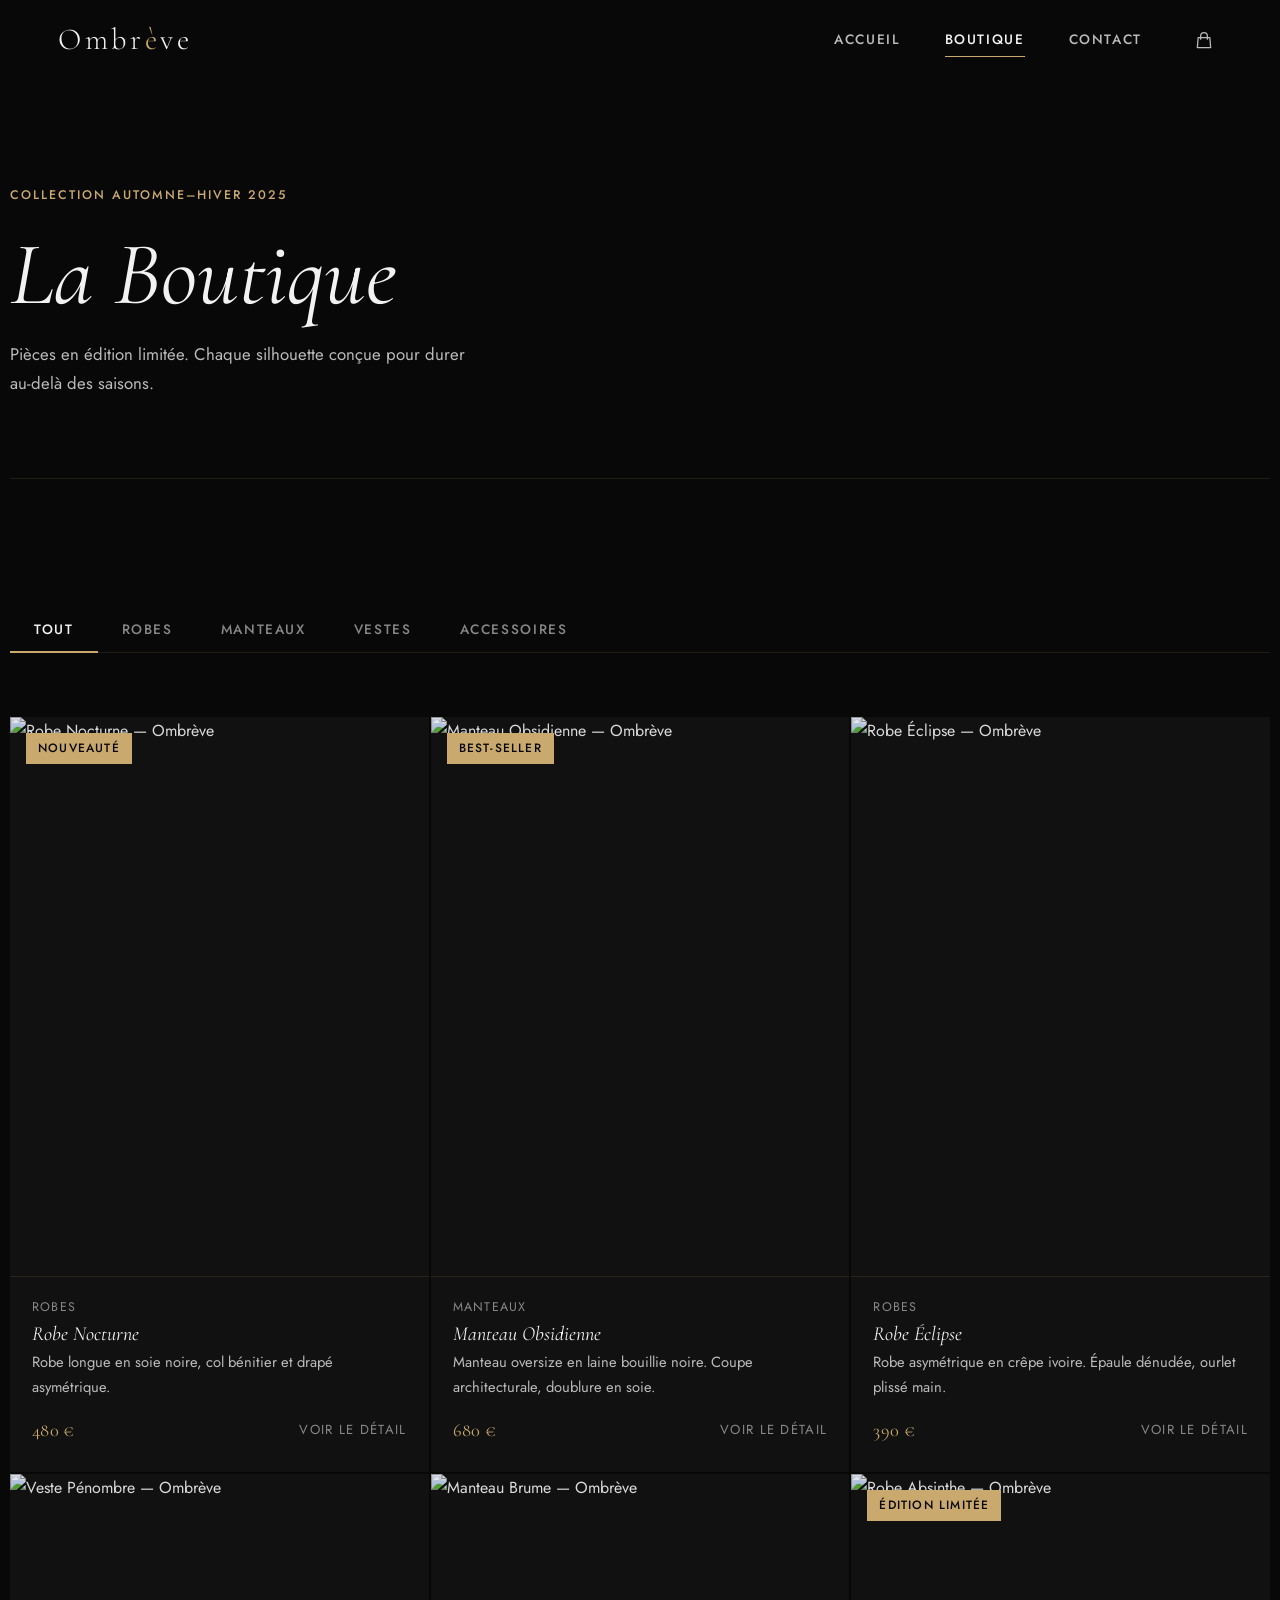
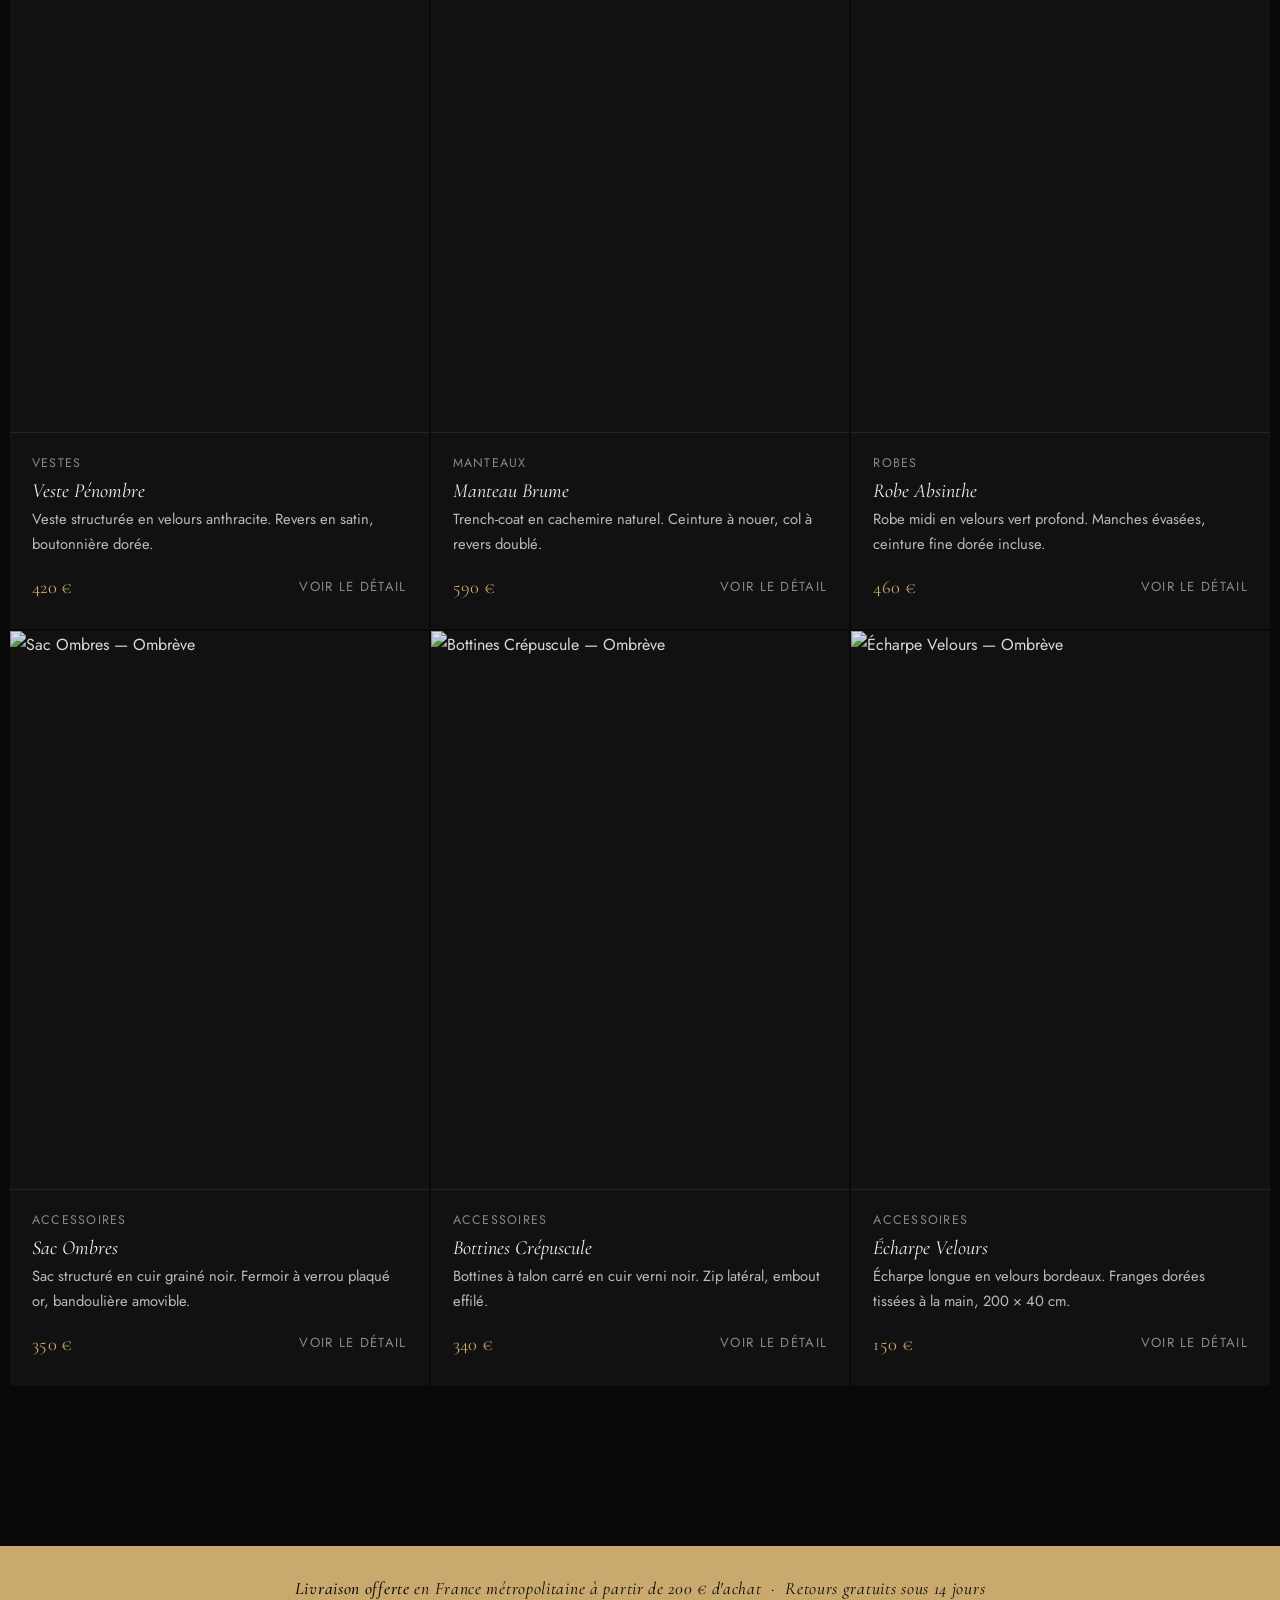
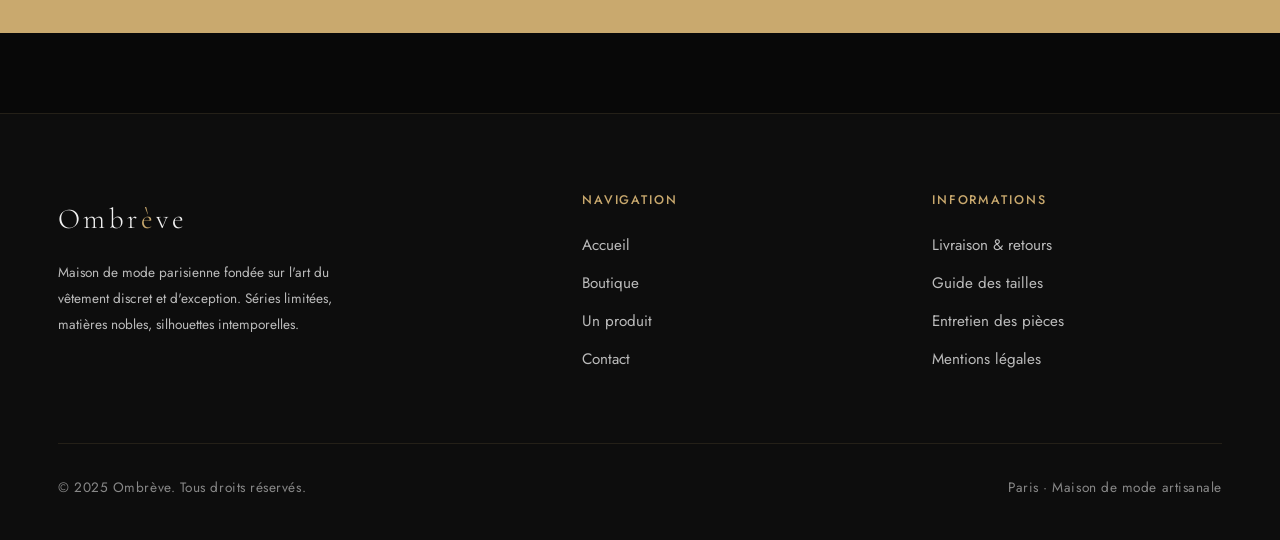
==== boutique.html @ 627c9f51 "Fix déploiement" ====
<!DOCTYPE html>
<html lang="fr">
<head>
  <meta charset="UTF-8" />
  <meta name="viewport" content="width=device-width, initial-scale=1.0" />
  <title>Boutique — Ombrève</title>
  <meta name="description" content="Découvrez les pièces Ombrève : robes en soie, manteaux en laine, accessoires en cuir. Séries limitées, mode artisanale parisienne." />
  <link rel="stylesheet" href="style.css" />
  <style>
    /* ── FILTRES ──────────────────────────────────────── */
    .filters {
      display: flex;
      gap: 0;
      margin: 48px 0 64px;
      border-bottom: 1px solid var(--border);
    }
    .filter-btn {
      background: none;
      border: none;
      border-bottom: 2px solid transparent;
      padding: 12px 24px;
      font-size: 0.85rem;
      font-weight: 500;
      letter-spacing: 0.12em;
      text-transform: uppercase;
      color: var(--text-3);
      transition: color 0.25s ease, border-color 0.25s ease;
      margin-bottom: -1px;
    }
    .filter-btn:hover { color: var(--text-2); }
    .filter-btn.active { color: var(--text); border-bottom-color: var(--gold); }

    /* ── GRILLE PRODUITS ──────────────────────────────── */
    .products-grid {
      display: grid;
      grid-template-columns: repeat(3, 1fr);
      gap: 2px;
    }
    .product-card {
      background: var(--bg-card);
      overflow: hidden;
      position: relative;
    }
    .product-card.hidden { display: none; }

    .product-card__visual {
      position: relative;
      overflow: hidden;
      aspect-ratio: 3/4;
    }
    .product-card__visual img {
      width: 100%;
      height: 100%;
      object-fit: cover;
      object-position: center top;
      display: block;
      transition: transform 0.9s var(--ease-out), filter 0.5s ease;
      filter: brightness(0.9);
    }
    .product-card:hover .product-card__visual img {
      transform: scale(1.07);
      filter: brightness(0.75);
    }
    .product-card__badge {
      position: absolute;
      top: 16px;
      left: 16px;
      background: var(--gold);
      color: #080808;
      font-size: 0.75rem;
      font-weight: 500;
      letter-spacing: 0.1em;
      text-transform: uppercase;
      padding: 5px 12px;
    }
    .product-card__quick {
      position: absolute;
      bottom: 0;
      left: 0;
      right: 0;
      padding: 20px;
      background: linear-gradient(to top, rgba(8,8,8,0.9), transparent);
      transform: translateY(100%);
      transition: transform 0.4s var(--ease-out);
    }
    .product-card:hover .product-card__quick { transform: translateY(0); }
    .product-card__quick-btn {
      width: 100%;
      padding: 13px;
      background: transparent;
      border: 1px solid rgba(201,169,110,0.5);
      color: var(--text);
      font-size: 0.85rem;
      font-weight: 500;
      letter-spacing: 0.1em;
      text-transform: uppercase;
      transition: background 0.25s ease, border-color 0.25s ease;
    }
    .product-card__quick-btn:hover {
      background: var(--gold);
      color: #080808;
      border-color: var(--gold);
    }

    .product-card__body {
      padding: 20px 22px 26px;
      border-top: 1px solid var(--border);
    }
    .product-card__cat {
      font-size: 0.78rem;
      letter-spacing: 0.1em;
      text-transform: uppercase;
      color: var(--text-3);
      margin-bottom: 6px;
    }
    .product-card__name {
      font-family: var(--font-title);
      font-style: italic;
      font-size: 1.25rem;
      color: var(--text);
      margin-bottom: 4px;
      transition: color 0.2s ease;
    }
    .product-card__name a:hover { color: var(--gold); }
    .product-card__desc {
      font-size: 0.92rem;
      color: var(--text-2);
      line-height: 1.7;
      margin-bottom: 14px;
    }
    .product-card__footer {
      display: flex;
      align-items: center;
      justify-content: space-between;
    }
    .product-card__price {
      font-family: var(--font-title);
      font-size: 1.15rem;
      color: var(--gold);
      letter-spacing: 0.02em;
    }
    .product-card__link {
      font-size: 0.82rem;
      letter-spacing: 0.1em;
      text-transform: uppercase;
      color: var(--text-3);
      transition: color 0.2s ease;
      position: relative;
    }
    .product-card__link::after {
      content: '';
      position: absolute;
      bottom: -2px; left: 0;
      width: 0; height: 1px;
      background: var(--gold);
      transition: width 0.3s ease;
    }
    .product-card__link:hover { color: var(--gold); }
    .product-card__link:hover::after { width: 100%; }

    /* ── PROMO BAND ───────────────────────────────────── */
    .promo-band {
      background: var(--gold);
      padding: 28px 0;
      text-align: center;
      margin: 80px 0;
    }
    .promo-band p {
      font-family: var(--font-title);
      font-size: 1.1rem;
      font-style: italic;
      color: #080808;
      letter-spacing: 0.04em;
    }
    .promo-band strong { font-weight: 500; }

    @media (max-width: 900px) {
      .products-grid { grid-template-columns: repeat(2, 1fr); }
    }
    @media (max-width: 560px) {
      .products-grid { grid-template-columns: 1fr; gap: 1px; }
      .filters { overflow-x: auto; }
    }
  </style>
</head>
<body>

  <!-- NAV -->
  <nav class="nav">
    <div class="container">
      <div class="nav__inner">
        <a href="index.html" class="nav__logo">Ombr<em>è</em>ve</a>
        <div class="nav__links" id="navLinks">
          <a href="index.html">Accueil</a>
          <a href="boutique.html" class="active">Boutique</a>
          <a href="contact.html">Contact</a>
          <a href="panier.html" class="nav__cart">
            <svg width="20" height="20" fill="none" stroke="currentColor" viewBox="0 0 24 24"><path stroke-linecap="round" stroke-linejoin="round" stroke-width="1.5" d="M16 11V7a4 4 0 00-8 0v4M5 9h14l1 12H4L5 9z"/></svg>
            <span class="cart-count">0</span>
          </a>
        </div>
        <button class="nav__hamburger" id="hamburger" aria-label="Menu" aria-expanded="false">
          <span></span><span></span><span></span>
        </button>
      </div>
      <div class="nav__mobile" id="mobileMenu">
        <a href="index.html">Accueil</a>
        <a href="boutique.html">Boutique</a>
        <a href="contact.html">Contact</a>
        <a href="panier.html">Mon panier</a>
      </div>
    </div>
  </nav>

  <!-- PAGE HERO -->
  <div class="page-hero container fade-up">
    <span class="tag">Collection Automne–Hiver 2025</span>
    <h1>La Boutique</h1>
    <p>Pièces en édition limitée. Chaque silhouette conçue pour durer au-delà des saisons.</p>
  </div>

  <!-- FILTRES + GRILLE -->
  <section class="section--sm container">
    <div class="filters fade-up">
      <button class="filter-btn active" data-filter="all">Tout</button>
      <button class="filter-btn" data-filter="robes">Robes</button>
      <button class="filter-btn" data-filter="manteaux">Manteaux</button>
      <button class="filter-btn" data-filter="vestes">Vestes</button>
      <button class="filter-btn" data-filter="accessoires">Accessoires</button>
    </div>

    <div class="products-grid" id="productsGrid">

      <!-- Robe Nocturne -->
      <div class="product-card fade-up" data-cat="robes">
        <div class="product-card__visual">
          <img src="https://images.unsplash.com/photo-1539109136881-3be0616acf4b?w=700&q=80"
               alt="Robe Nocturne — Ombrève" />
          <div class="product-card__badge">Nouveauté</div>
          <div class="product-card__quick">
            <button class="product-card__quick-btn add-to-cart">Ajouter au panier</button>
          </div>
        </div>
        <div class="product-card__body">
          <p class="product-card__cat">Robes</p>
          <h3 class="product-card__name"><a href="produit.html">Robe Nocturne</a></h3>
          <p class="product-card__desc">Robe longue en soie noire, col bénitier et drapé asymétrique.</p>
          <div class="product-card__footer">
            <span class="product-card__price">480 €</span>
            <a href="produit.html" class="product-card__link">Voir le détail</a>
          </div>
        </div>
      </div>

      <!-- Manteau Obsidienne -->
      <div class="product-card fade-up fade-up--delay-1" data-cat="manteaux">
        <div class="product-card__visual">
          <img src="https://images.unsplash.com/photo-1469334031218-e382a71b716b?w=700&q=80"
               alt="Manteau Obsidienne — Ombrève" />
          <div class="product-card__badge">Best-seller</div>
          <div class="product-card__quick">
            <button class="product-card__quick-btn add-to-cart">Ajouter au panier</button>
          </div>
        </div>
        <div class="product-card__body">
          <p class="product-card__cat">Manteaux</p>
          <h3 class="product-card__name"><a href="produit.html">Manteau Obsidienne</a></h3>
          <p class="product-card__desc">Manteau oversize en laine bouillie noire. Coupe architecturale, doublure en soie.</p>
          <div class="product-card__footer">
            <span class="product-card__price">680 €</span>
            <a href="produit.html" class="product-card__link">Voir le détail</a>
          </div>
        </div>
      </div>

      <!-- Robe Éclipse -->
      <div class="product-card fade-up fade-up--delay-2" data-cat="robes">
        <div class="product-card__visual">
          <img src="https://images.unsplash.com/photo-1490481651871-ab68de25d43d?w=700&q=80"
               alt="Robe Éclipse — Ombrève" />
          <div class="product-card__quick">
            <button class="product-card__quick-btn add-to-cart">Ajouter au panier</button>
          </div>
        </div>
        <div class="product-card__body">
          <p class="product-card__cat">Robes</p>
          <h3 class="product-card__name"><a href="produit.html">Robe Éclipse</a></h3>
          <p class="product-card__desc">Robe asymétrique en crêpe ivoire. Épaule dénudée, ourlet plissé main.</p>
          <div class="product-card__footer">
            <span class="product-card__price">390 €</span>
            <a href="produit.html" class="product-card__link">Voir le détail</a>
          </div>
        </div>
      </div>

      <!-- Veste Pénombre -->
      <div class="product-card fade-up" data-cat="vestes">
        <div class="product-card__visual">
          <img src="https://images.unsplash.com/photo-1529139574466-a303027c1d8b?w=700&q=80"
               alt="Veste Pénombre — Ombrève" />
          <div class="product-card__quick">
            <button class="product-card__quick-btn add-to-cart">Ajouter au panier</button>
          </div>
        </div>
        <div class="product-card__body">
          <p class="product-card__cat">Vestes</p>
          <h3 class="product-card__name"><a href="produit.html">Veste Pénombre</a></h3>
          <p class="product-card__desc">Veste structurée en velours anthracite. Revers en satin, boutonnière dorée.</p>
          <div class="product-card__footer">
            <span class="product-card__price">420 €</span>
            <a href="produit.html" class="product-card__link">Voir le détail</a>
          </div>
        </div>
      </div>

      <!-- Manteau Brume -->
      <div class="product-card fade-up fade-up--delay-1" data-cat="manteaux">
        <div class="product-card__visual">
          <img src="https://images.unsplash.com/photo-1496747611176-843222e1e57c?w=700&q=80"
               alt="Manteau Brume — Ombrève" />
          <div class="product-card__quick">
            <button class="product-card__quick-btn add-to-cart">Ajouter au panier</button>
          </div>
        </div>
        <div class="product-card__body">
          <p class="product-card__cat">Manteaux</p>
          <h3 class="product-card__name"><a href="produit.html">Manteau Brume</a></h3>
          <p class="product-card__desc">Trench-coat en cachemire naturel. Ceinture à nouer, col à revers doublé.</p>
          <div class="product-card__footer">
            <span class="product-card__price">590 €</span>
            <a href="produit.html" class="product-card__link">Voir le détail</a>
          </div>
        </div>
      </div>

      <!-- Robe Absinthe -->
      <div class="product-card fade-up fade-up--delay-2" data-cat="robes">
        <div class="product-card__visual">
          <img src="https://images.unsplash.com/photo-1551232864-3f0890e1776f?w=700&q=80"
               alt="Robe Absinthe — Ombrève" />
          <div class="product-card__badge">Édition limitée</div>
          <div class="product-card__quick">
            <button class="product-card__quick-btn add-to-cart">Ajouter au panier</button>
          </div>
        </div>
        <div class="product-card__body">
          <p class="product-card__cat">Robes</p>
          <h3 class="product-card__name"><a href="produit.html">Robe Absinthe</a></h3>
          <p class="product-card__desc">Robe midi en velours vert profond. Manches évasées, ceinture fine dorée incluse.</p>
          <div class="product-card__footer">
            <span class="product-card__price">460 €</span>
            <a href="produit.html" class="product-card__link">Voir le détail</a>
          </div>
        </div>
      </div>

      <!-- Sac Ombres -->
      <div class="product-card fade-up" data-cat="accessoires">
        <div class="product-card__visual">
          <img src="https://images.unsplash.com/photo-1548036328-c9fa89d128fa?w=700&q=80"
               alt="Sac Ombres — Ombrève" />
          <div class="product-card__quick">
            <button class="product-card__quick-btn add-to-cart">Ajouter au panier</button>
          </div>
        </div>
        <div class="product-card__body">
          <p class="product-card__cat">Accessoires</p>
          <h3 class="product-card__name"><a href="produit.html">Sac Ombres</a></h3>
          <p class="product-card__desc">Sac structuré en cuir grainé noir. Fermoir à verrou plaqué or, bandoulière amovible.</p>
          <div class="product-card__footer">
            <span class="product-card__price">350 €</span>
            <a href="produit.html" class="product-card__link">Voir le détail</a>
          </div>
        </div>
      </div>

      <!-- Bottines Crépuscule -->
      <div class="product-card fade-up fade-up--delay-1" data-cat="accessoires">
        <div class="product-card__visual">
          <img src="https://images.unsplash.com/photo-1542291026-7eec264c27ff?w=700&q=80"
               alt="Bottines Crépuscule — Ombrève" />
          <div class="product-card__quick">
            <button class="product-card__quick-btn add-to-cart">Ajouter au panier</button>
          </div>
        </div>
        <div class="product-card__body">
          <p class="product-card__cat">Accessoires</p>
          <h3 class="product-card__name"><a href="produit.html">Bottines Crépuscule</a></h3>
          <p class="product-card__desc">Bottines à talon carré en cuir verni noir. Zip latéral, embout effilé.</p>
          <div class="product-card__footer">
            <span class="product-card__price">340 €</span>
            <a href="produit.html" class="product-card__link">Voir le détail</a>
          </div>
        </div>
      </div>

      <!-- Écharpe Velours -->
      <div class="product-card fade-up fade-up--delay-2" data-cat="accessoires">
        <div class="product-card__visual">
          <img src="https://images.unsplash.com/photo-1475180098004-ca77a66827be?w=700&q=80"
               alt="Écharpe Velours — Ombrève" />
          <div class="product-card__quick">
            <button class="product-card__quick-btn add-to-cart">Ajouter au panier</button>
          </div>
        </div>
        <div class="product-card__body">
          <p class="product-card__cat">Accessoires</p>
          <h3 class="product-card__name"><a href="produit.html">Écharpe Velours</a></h3>
          <p class="product-card__desc">Écharpe longue en velours bordeaux. Franges dorées tissées à la main, 200 × 40 cm.</p>
          <div class="product-card__footer">
            <span class="product-card__price">150 €</span>
            <a href="produit.html" class="product-card__link">Voir le détail</a>
          </div>
        </div>
      </div>

    </div>
  </section>

  <!-- PROMO BAND -->
  <div class="promo-band">
    <div class="container">
      <p><strong>Livraison offerte</strong> en France métropolitaine à partir de 200 € d'achat &nbsp;·&nbsp; Retours gratuits sous 14 jours</p>
    </div>
  </div>

  <!-- FOOTER -->
  <footer class="footer">
    <div class="container">
      <div class="footer__inner">
        <div class="footer__brand">
          <a href="index.html" class="footer__logo">Ombr<em>è</em>ve</a>
          <p>Maison de mode parisienne fondée sur l'art du vêtement discret et d'exception. Séries limitées, matières nobles, silhouettes intemporelles.</p>
        </div>
        <div class="footer__col">
          <h4>Navigation</h4>
          <ul>
            <li><a href="index.html">Accueil</a></li>
            <li><a href="boutique.html">Boutique</a></li>
            <li><a href="produit.html">Un produit</a></li>
            <li><a href="contact.html">Contact</a></li>
          </ul>
        </div>
        <div class="footer__col">
          <h4>Informations</h4>
          <ul>
            <li><a href="#">Livraison & retours</a></li>
            <li><a href="#">Guide des tailles</a></li>
            <li><a href="#">Entretien des pièces</a></li>
            <li><a href="#">Mentions légales</a></li>
          </ul>
        </div>
      </div>
      <div class="footer__bottom">
        <span>© 2025 Ombrève. Tous droits réservés.</span>
        <span>Paris · Maison de mode artisanale</span>
      </div>
    </div>
  </footer>

  <script src="script.js"></script>
  <script>
    // Filtres produits
    const filterBtns = document.querySelectorAll('.filter-btn');
    const cards = document.querySelectorAll('.product-card');
    filterBtns.forEach(btn => {
      btn.addEventListener('click', () => {
        filterBtns.forEach(b => b.classList.remove('active'));
        btn.classList.add('active');
        const filter = btn.dataset.filter;
        cards.forEach(card => {
          const match = filter === 'all' || card.dataset.cat === filter;
          card.classList.toggle('hidden', !match);
        });
      });
    });
  </script>
</body>
</html>
---- style.css ----
@import url('https://fonts.googleapis.com/css2?family=Cormorant+Garamond:ital,wght@0,300;0,400;0,500;1,300;1,400;1,500&family=Jost:wght@300;400;500&display=swap');

/* ── VARIABLES ───────────────────────────────────────── */
:root {
  --bg:         #080808;
  --bg-2:       #0D0D0D;
  --bg-card:    #111111;
  --text:       #F2F2F2;
  --text-2:     #BBBBBB;
  --text-3:     #888888;
  --gold:       #C9A96E;
  --gold-light: #E8D5A8;
  --gold-dark:  #8B7355;
  --border:     rgba(201, 169, 110, 0.12);
  --border-md:  rgba(201, 169, 110, 0.25);
  --font-title: 'Cormorant Garamond', serif;
  --font-body:  'Jost', sans-serif;
  --transition: 0.4s ease;
  --ease-out:   cubic-bezier(0.22, 1, 0.36, 1);
}

/* ── RESET ───────────────────────────────────────────── */
*, *::before, *::after { box-sizing: border-box; margin: 0; padding: 0; }
html { scroll-behavior: smooth; }
body {
  background: var(--bg);
  color: var(--text);
  font-family: var(--font-body);
  font-weight: 400;
  line-height: 1.75;
  -webkit-font-smoothing: antialiased;
}
img { display: block; max-width: 100%; }
a { color: inherit; text-decoration: none; }
button { cursor: pointer; font-family: var(--font-body); }
ul { list-style: none; }

/* ── LAYOUT ──────────────────────────────────────────── */
.container { max-width: 1260px; margin: 0 auto; padding: 0 48px; }
.section    { padding: 120px 0; }
.section--sm { padding: 80px 0; }

/* ── TYPE ────────────────────────────────────────────── */
h1, h2, h3, h4 { font-family: var(--font-title); font-weight: 400; line-height: 1.08; }
h1 { font-size: clamp(3.2rem, 7vw, 7rem); }
h2 { font-size: clamp(2rem, 4vw, 3.4rem); }
h3 { font-size: 1.6rem; }

.tag {
  display: inline-block;
  font-size: 0.78rem;
  font-weight: 500;
  letter-spacing: 0.16em;
  text-transform: uppercase;
  color: var(--gold);
  margin-bottom: 20px;
}

/* ── BUTTONS ─────────────────────────────────────────── */
.btn {
  display: inline-block;
  font-family: var(--font-body);
  font-size: 0.85rem;
  font-weight: 500;
  letter-spacing: 0.13em;
  text-transform: uppercase;
  padding: 16px 40px;
  border: none;
  transition: var(--transition);
  cursor: pointer;
}
.btn--gold {
  background: var(--gold);
  color: #080808;
}
.btn--gold:hover { background: var(--gold-light); }

.btn--outline {
  background: transparent;
  border: 1px solid var(--border-md);
  color: var(--text);
  padding: 15px 40px;
}
.btn--outline:hover { border-color: var(--gold); color: var(--gold); }

.btn--text {
  background: none;
  border: none;
  color: var(--text-2);
  padding: 0;
  font-size: 0.85rem;
  letter-spacing: 0.12em;
  text-transform: uppercase;
  position: relative;
  display: inline-block;
}
.btn--text::after {
  content: '';
  position: absolute;
  bottom: -3px; left: 0;
  width: 0; height: 1px;
  background: var(--gold);
  transition: width 0.35s var(--ease-out);
}
.btn--text:hover { color: var(--gold); }
.btn--text:hover::after { width: 100%; }

/* ── NAV ─────────────────────────────────────────────── */
.nav {
  position: fixed;
  top: 0; left: 0; right: 0;
  z-index: 100;
  transition: background 0.5s ease, border-color 0.5s ease;
  border-bottom: 1px solid transparent;
}
.nav.scrolled {
  background: rgba(8, 8, 8, 0.95);
  backdrop-filter: blur(16px);
  -webkit-backdrop-filter: blur(16px);
  border-color: var(--border);
}
.nav__inner {
  display: flex;
  align-items: center;
  justify-content: space-between;
  height: 80px;
}
.nav__logo {
  font-family: var(--font-title);
  font-size: 1.9rem;
  font-weight: 300;
  letter-spacing: 0.12em;
  color: var(--text);
}
.nav__logo em { color: var(--gold); font-style: normal; }

.nav__links {
  display: flex;
  align-items: center;
  gap: 44px;
}
.nav__links a {
  font-size: 0.85rem;
  font-weight: 500;
  letter-spacing: 0.12em;
  text-transform: uppercase;
  color: var(--text-2);
  position: relative;
  transition: color 0.25s ease;
}
.nav__links a::after {
  content: '';
  position: absolute;
  bottom: -5px; left: 0;
  width: 0; height: 1px;
  background: var(--gold);
  transition: width 0.3s var(--ease-out);
}
.nav__links a:hover,
.nav__links a.active { color: var(--text); }
.nav__links a:hover::after,
.nav__links a.active::after { width: 100%; }

.nav__hamburger {
  display: none;
  flex-direction: column;
  gap: 6px;
  background: none;
  border: none;
  padding: 8px;
}
.nav__hamburger span {
  display: block;
  width: 22px;
  height: 1px;
  background: var(--text);
  transition: var(--transition);
}

/* Cart icon */
.nav__cart {
  display: flex;
  align-items: center;
  gap: 7px;
  color: var(--text);
  padding: 8px;
  transition: color 0.25s ease;
  position: relative;
}
.nav__cart:hover { color: var(--gold); }
.nav__cart svg { flex-shrink: 0; }
.cart-count {
  background: var(--gold);
  color: #080808;
  font-size: 0.58rem;
  font-weight: 700;
  font-family: var(--font-body);
  min-width: 18px;
  height: 18px;
  border-radius: 9px;
  padding: 0 5px;
  display: none;
  align-items: center;
  justify-content: center;
  line-height: 1;
}
.nav__hamburger.open span:nth-child(1) { transform: translateY(7px) rotate(45deg); }
.nav__hamburger.open span:nth-child(2) { opacity: 0; }
.nav__hamburger.open span:nth-child(3) { transform: translateY(-7px) rotate(-45deg); }

.nav__mobile {
  display: none;
  flex-direction: column;
  background: rgba(8,8,8,0.98);
  border-top: 1px solid var(--border);
}
.nav__mobile.open { display: flex; }
.nav__mobile a {
  padding: 18px 48px;
  font-size: 0.95rem;
  letter-spacing: 0.12em;
  text-transform: uppercase;
  color: var(--text-2);
  border-bottom: 1px solid var(--border);
  transition: color 0.2s ease;
}
.nav__mobile a:last-child { border-bottom: none; }
.nav__mobile a:hover { color: var(--gold); }

/* ── PAGE HERO (inner pages) ─────────────────────────── */
.page-hero {
  padding: 180px 0 80px;
  border-bottom: 1px solid var(--border);
}
.page-hero h1 { font-style: italic; margin-bottom: 16px; }
.page-hero p { color: var(--text-2); font-size: 1.05rem; max-width: 480px; }

/* ── FOOTER ──────────────────────────────────────────── */
.footer {
  background: var(--bg-2);
  border-top: 1px solid var(--border);
  padding: 80px 0 40px;
}
.footer__inner {
  display: grid;
  grid-template-columns: 1.6fr 1fr 1fr;
  gap: 60px;
  padding-bottom: 60px;
  border-bottom: 1px solid var(--border);
}
.footer__logo {
  font-family: var(--font-title);
  font-size: 1.8rem;
  font-weight: 300;
  letter-spacing: 0.12em;
  color: var(--text);
  margin-bottom: 16px;
  display: block;
}
.footer__logo em { color: var(--gold); font-style: normal; }
.footer__brand p { font-size: 0.85rem; color: var(--text-2); line-height: 1.9; max-width: 280px; }
.footer__col h4 {
  font-family: var(--font-body);
  font-size: 0.78rem;
  font-weight: 500;
  letter-spacing: 0.15em;
  text-transform: uppercase;
  color: var(--gold);
  margin-bottom: 24px;
}
.footer__col ul li { margin-bottom: 10px; }
.footer__col ul li a {
  font-size: 0.95rem;
  color: var(--text-2);
  transition: color 0.2s ease;
}
.footer__col ul li a:hover { color: var(--text); }
.footer__bottom {
  display: flex;
  justify-content: space-between;
  align-items: center;
  padding-top: 32px;
  font-size: 0.85rem;
  color: var(--text-3);
  letter-spacing: 0.04em;
}

/* ── ANIMATIONS ──────────────────────────────────────── */
.fade-up {
  opacity: 0;
  transform: translateY(48px);
  transition: opacity 0.9s var(--ease-out), transform 0.9s var(--ease-out);
}
.fade-up.visible { opacity: 1; transform: translateY(0); }
.fade-up--delay-1 { transition-delay: 0.12s; }
.fade-up--delay-2 { transition-delay: 0.24s; }
.fade-up--delay-3 { transition-delay: 0.36s; }
.fade-in {
  opacity: 0;
  transition: opacity 1.2s ease;
}
.fade-in.visible { opacity: 1; }
.slide-left {
  opacity: 0;
  transform: translateX(-40px);
  transition: opacity 0.9s var(--ease-out), transform 0.9s var(--ease-out);
}
.slide-left.visible { opacity: 1; transform: translateX(0); }
.slide-right {
  opacity: 0;
  transform: translateX(40px);
  transition: opacity 0.9s var(--ease-out), transform 0.9s var(--ease-out);
  transition-delay: 0.15s;
}
.slide-right.visible { opacity: 1; transform: translateX(0); }

/* ── RESPONSIVE ──────────────────────────────────────── */
@media (max-width: 960px) {
  .container { padding: 0 28px; }
  .nav__links { display: none; }
  .nav__hamburger { display: flex; }
  .footer__inner { grid-template-columns: 1fr 1fr; }
}
@media (max-width: 600px) {
  .section { padding: 80px 0; }
  .footer__inner { grid-template-columns: 1fr; gap: 40px; }
  .footer__bottom { flex-direction: column; gap: 10px; text-align: center; }
}
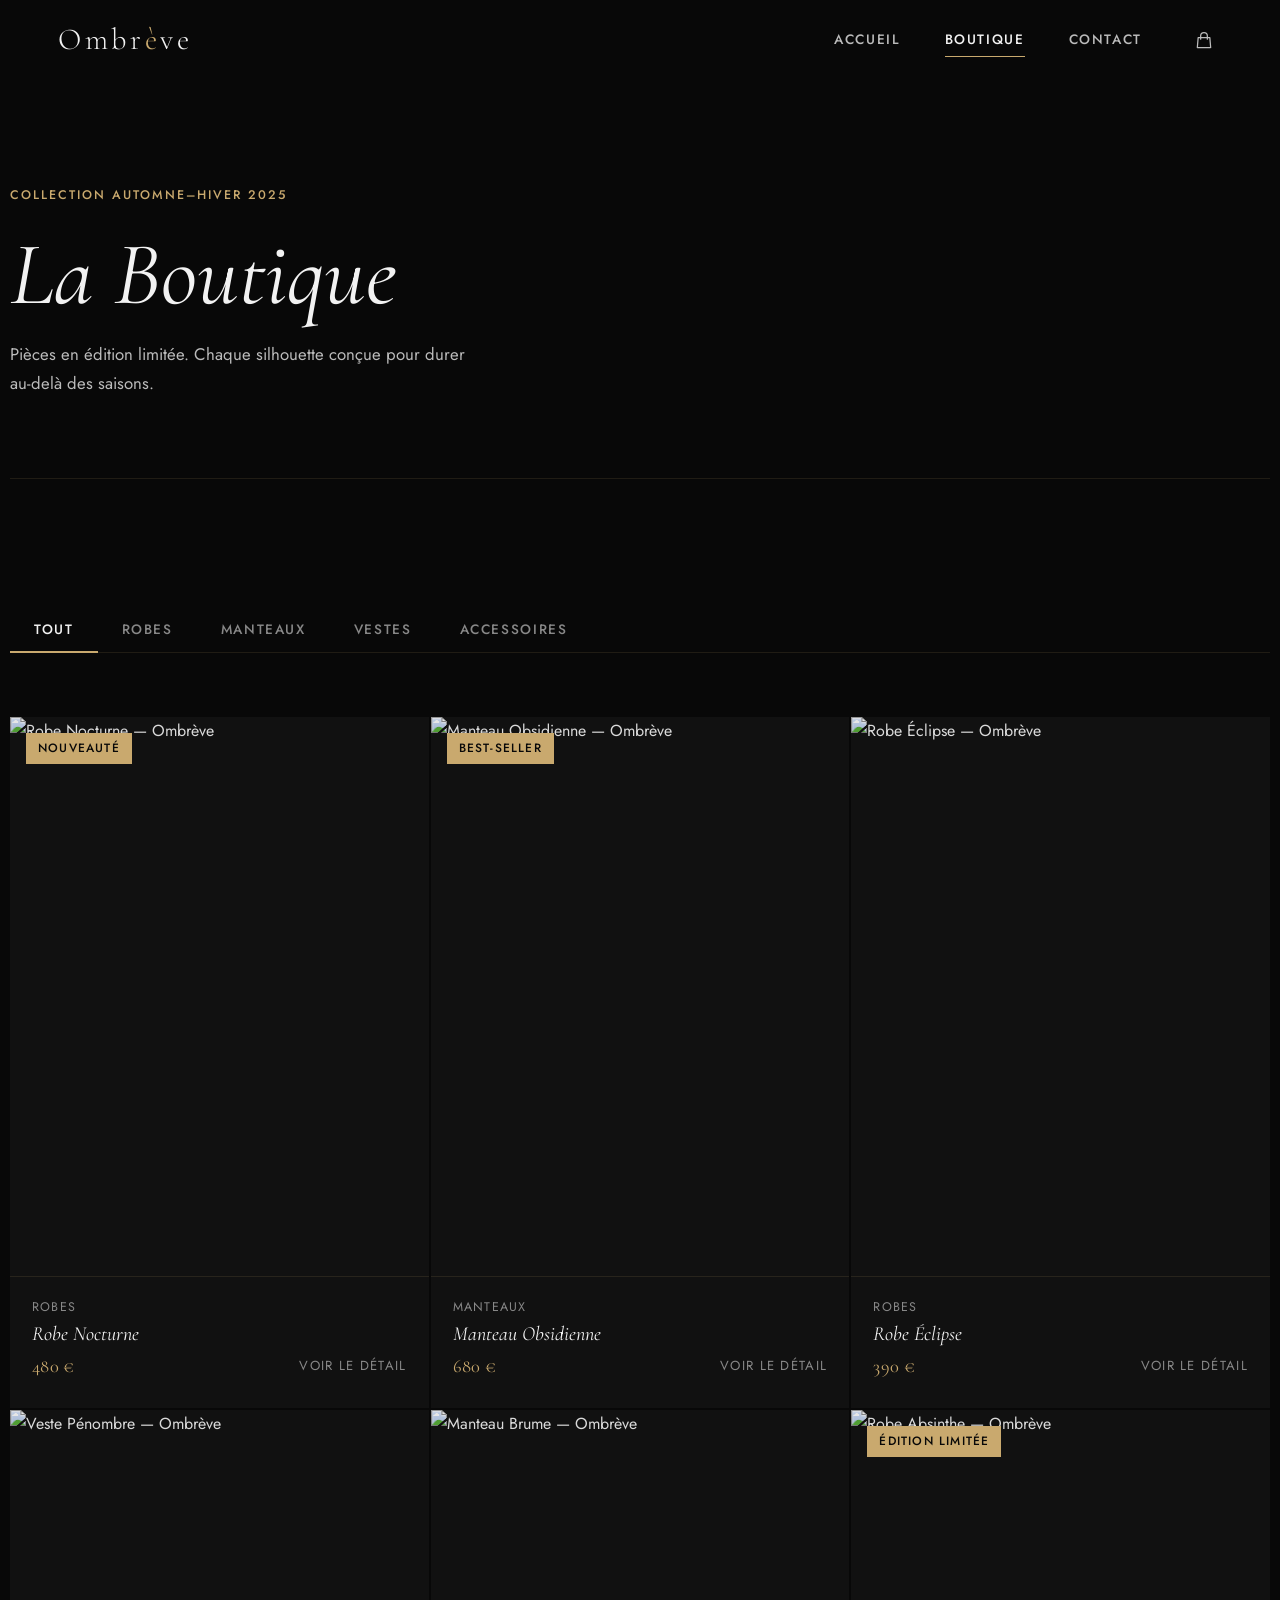
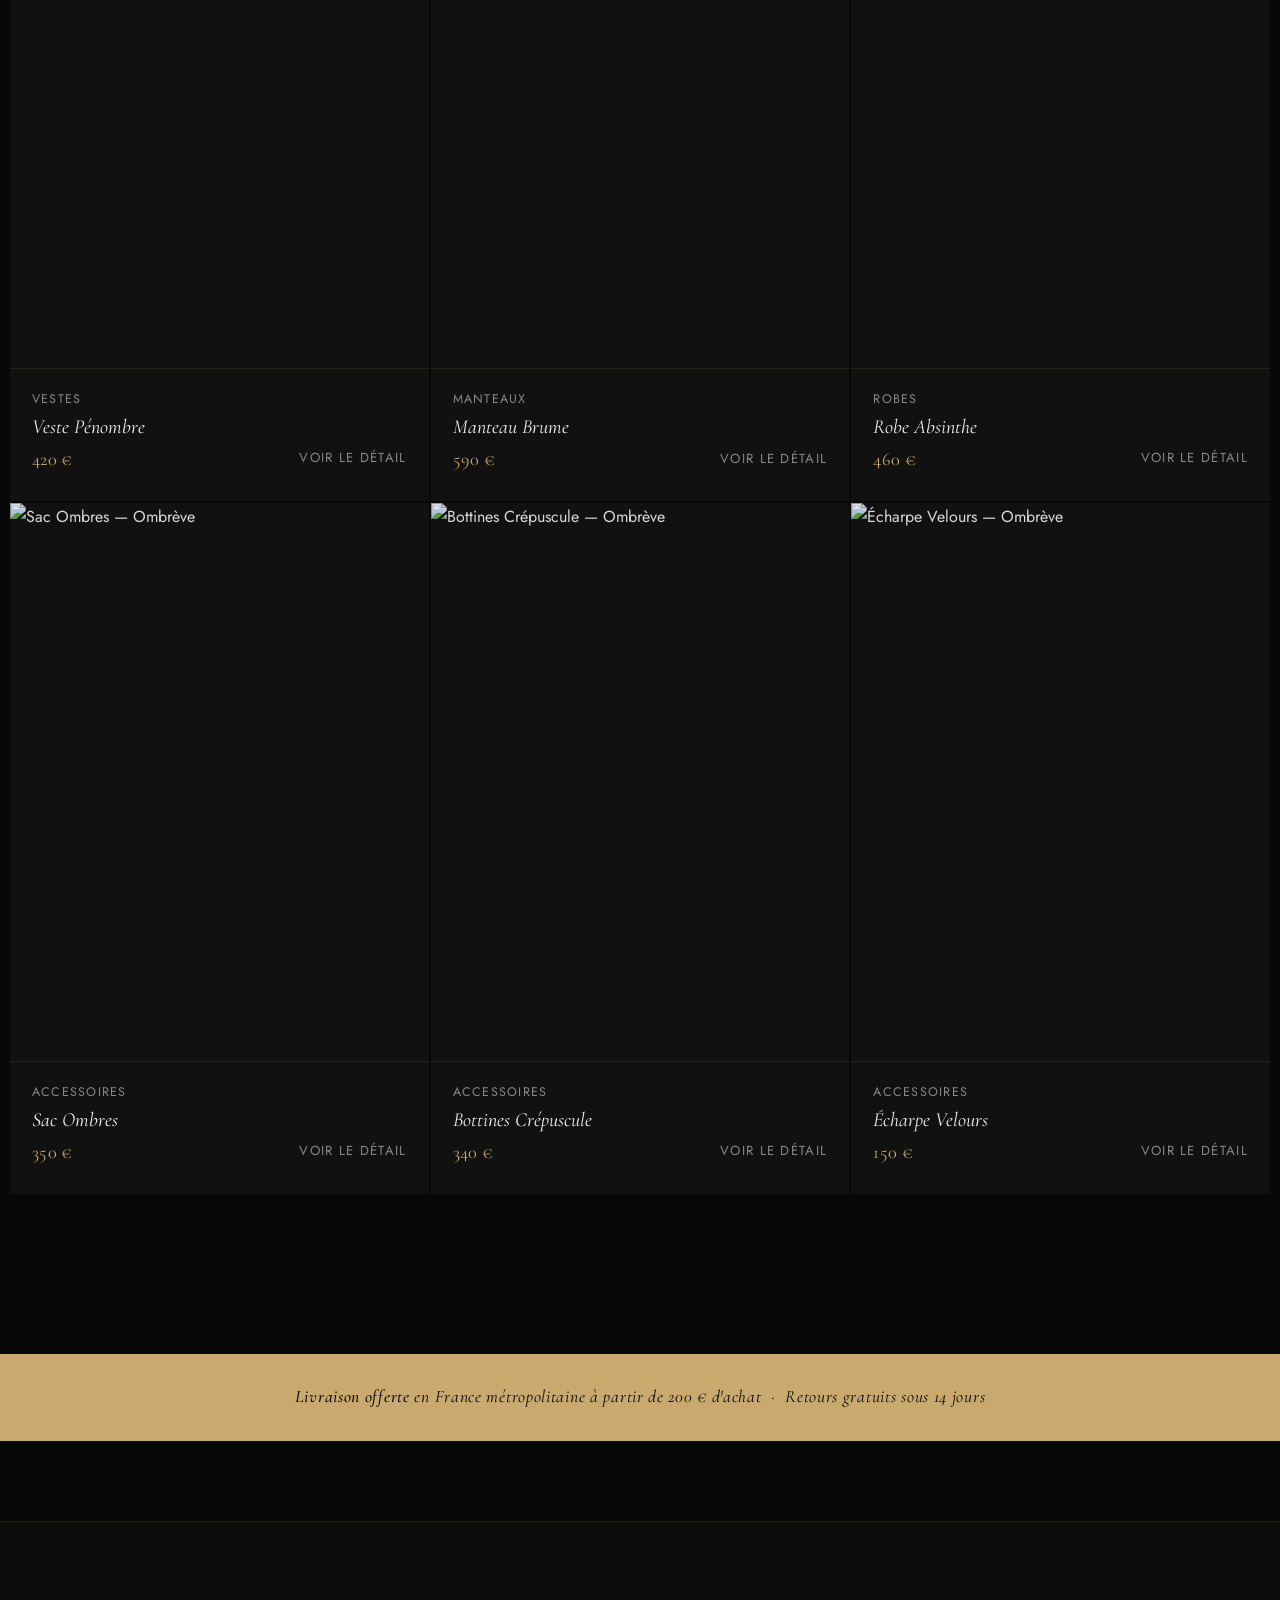
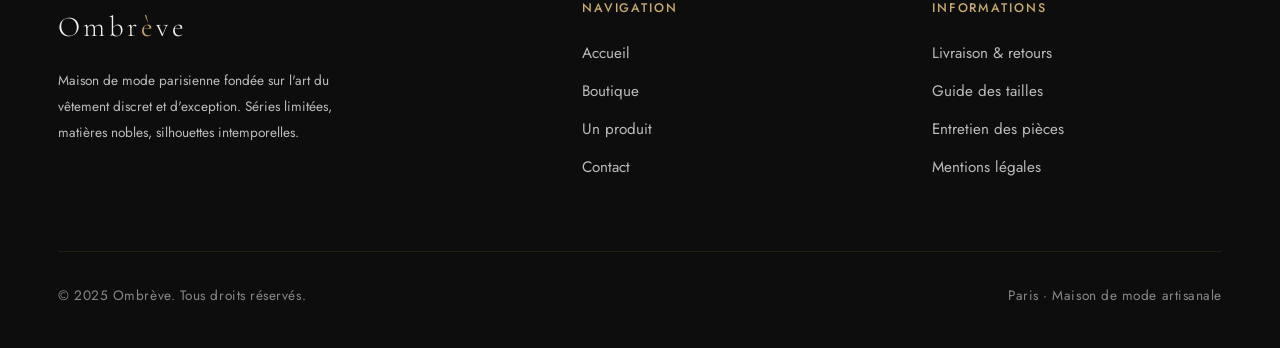
==== commit 0ef93859: "Améliorations boutique et page produit" ====
--- a/boutique.html
+++ b/boutique.html
@@ -234,7 +234,7 @@
       <!-- Robe Nocturne -->
       <div class="product-card fade-up" data-cat="robes">
         <div class="product-card__visual">
-          <img src="https://images.unsplash.com/photo-1539109136881-3be0616acf4b?w=700&q=80"
+          <img src="https://images.unsplash.com/photo-1533659828870-95ee305cee3e?w=900&auto=format&fit=crop&q=60&ixlib=rb-4.1.0&ixid=M3wxMjA3fDB8MHxzZWFyY2h8Nnx8cm9iZSUyMG5vaXJlfGVufDB8fDB8fHww"
                alt="Robe Nocturne — Ombrève" />
           <div class="product-card__badge">Nouveauté</div>
           <div class="product-card__quick">
@@ -244,7 +244,6 @@
         <div class="product-card__body">
           <p class="product-card__cat">Robes</p>
           <h3 class="product-card__name"><a href="produit.html">Robe Nocturne</a></h3>
-          <p class="product-card__desc">Robe longue en soie noire, col bénitier et drapé asymétrique.</p>
           <div class="product-card__footer">
             <span class="product-card__price">480 €</span>
             <a href="produit.html" class="product-card__link">Voir le détail</a>
@@ -255,7 +254,7 @@
       <!-- Manteau Obsidienne -->
       <div class="product-card fade-up fade-up--delay-1" data-cat="manteaux">
         <div class="product-card__visual">
-          <img src="https://images.unsplash.com/photo-1469334031218-e382a71b716b?w=700&q=80"
+          <img src="https://plus.unsplash.com/premium_photo-1726747222547-70c31c4fc2f3?w=900&auto=format&fit=crop&q=60&ixlib=rb-4.1.0&ixid=M3wxMjA3fDB8MHxzZWFyY2h8MXx8bWFudGVhdSUyMG5vaXJ8ZW58MHx8MHx8fDA%3D"
                alt="Manteau Obsidienne — Ombrève" />
           <div class="product-card__badge">Best-seller</div>
           <div class="product-card__quick">
@@ -265,7 +264,6 @@
         <div class="product-card__body">
           <p class="product-card__cat">Manteaux</p>
           <h3 class="product-card__name"><a href="produit.html">Manteau Obsidienne</a></h3>
-          <p class="product-card__desc">Manteau oversize en laine bouillie noire. Coupe architecturale, doublure en soie.</p>
           <div class="product-card__footer">
             <span class="product-card__price">680 €</span>
             <a href="produit.html" class="product-card__link">Voir le détail</a>
@@ -276,7 +274,7 @@
       <!-- Robe Éclipse -->
       <div class="product-card fade-up fade-up--delay-2" data-cat="robes">
         <div class="product-card__visual">
-          <img src="https://images.unsplash.com/photo-1490481651871-ab68de25d43d?w=700&q=80"
+          <img src="https://images.unsplash.com/photo-1644094877479-facb0d5fc7da?w=900&auto=format&fit=crop&q=60&ixlib=rb-4.1.0&ixid=M3wxMjA3fDB8MHxzZWFyY2h8MTl8fHJvYmUlMjAlQzMlQTljcnV8ZW58MHx8MHx8fDA%3D"
                alt="Robe Éclipse — Ombrève" />
           <div class="product-card__quick">
             <button class="product-card__quick-btn add-to-cart">Ajouter au panier</button>
@@ -285,7 +283,6 @@
         <div class="product-card__body">
           <p class="product-card__cat">Robes</p>
           <h3 class="product-card__name"><a href="produit.html">Robe Éclipse</a></h3>
-          <p class="product-card__desc">Robe asymétrique en crêpe ivoire. Épaule dénudée, ourlet plissé main.</p>
           <div class="product-card__footer">
             <span class="product-card__price">390 €</span>
             <a href="produit.html" class="product-card__link">Voir le détail</a>
@@ -305,7 +302,6 @@
         <div class="product-card__body">
           <p class="product-card__cat">Vestes</p>
           <h3 class="product-card__name"><a href="produit.html">Veste Pénombre</a></h3>
-          <p class="product-card__desc">Veste structurée en velours anthracite. Revers en satin, boutonnière dorée.</p>
           <div class="product-card__footer">
             <span class="product-card__price">420 €</span>
             <a href="produit.html" class="product-card__link">Voir le détail</a>
@@ -316,7 +312,7 @@
       <!-- Manteau Brume -->
       <div class="product-card fade-up fade-up--delay-1" data-cat="manteaux">
         <div class="product-card__visual">
-          <img src="https://images.unsplash.com/photo-1496747611176-843222e1e57c?w=700&q=80"
+          <img src="https://images.unsplash.com/photo-1739620620741-f7b23ede3149?w=900&auto=format&fit=crop&q=60&ixlib=rb-4.1.0&ixid=M3wxMjA3fDB8MHxzZWFyY2h8Nnx8bWFudGVhdSUyMGNhY2hlbWlyZXxlbnwwfHwwfHx8MA%3D%3D"
                alt="Manteau Brume — Ombrève" />
           <div class="product-card__quick">
             <button class="product-card__quick-btn add-to-cart">Ajouter au panier</button>
@@ -325,7 +321,6 @@
         <div class="product-card__body">
           <p class="product-card__cat">Manteaux</p>
           <h3 class="product-card__name"><a href="produit.html">Manteau Brume</a></h3>
-          <p class="product-card__desc">Trench-coat en cachemire naturel. Ceinture à nouer, col à revers doublé.</p>
           <div class="product-card__footer">
             <span class="product-card__price">590 €</span>
             <a href="produit.html" class="product-card__link">Voir le détail</a>
@@ -336,7 +331,7 @@
       <!-- Robe Absinthe -->
       <div class="product-card fade-up fade-up--delay-2" data-cat="robes">
         <div class="product-card__visual">
-          <img src="https://images.unsplash.com/photo-1551232864-3f0890e1776f?w=700&q=80"
+          <img src="https://images.unsplash.com/photo-1685703203919-0c2cfc893c60?w=900&auto=format&fit=crop&q=60&ixlib=rb-4.1.0&ixid=M3wxMjA3fDB8MHxzZWFyY2h8NHx8cm9iZSUyMHZlcnRlfGVufDB8fDB8fHww"
                alt="Robe Absinthe — Ombrève" />
           <div class="product-card__badge">Édition limitée</div>
           <div class="product-card__quick">
@@ -346,7 +341,6 @@
         <div class="product-card__body">
           <p class="product-card__cat">Robes</p>
           <h3 class="product-card__name"><a href="produit.html">Robe Absinthe</a></h3>
-          <p class="product-card__desc">Robe midi en velours vert profond. Manches évasées, ceinture fine dorée incluse.</p>
           <div class="product-card__footer">
             <span class="product-card__price">460 €</span>
             <a href="produit.html" class="product-card__link">Voir le détail</a>
@@ -357,7 +351,7 @@
       <!-- Sac Ombres -->
       <div class="product-card fade-up" data-cat="accessoires">
         <div class="product-card__visual">
-          <img src="https://images.unsplash.com/photo-1548036328-c9fa89d128fa?w=700&q=80"
+          <img src="https://images.unsplash.com/photo-1511405946472-a37e3b5ccd47?w=900&auto=format&fit=crop&q=60&ixlib=rb-4.1.0&ixid=M3wxMjA3fDB8MHxzZWFyY2h8M3x8c2FjJTIwbm9pcmV8ZW58MHx8MHx8fDA%3D"
                alt="Sac Ombres — Ombrève" />
           <div class="product-card__quick">
             <button class="product-card__quick-btn add-to-cart">Ajouter au panier</button>
@@ -366,7 +360,6 @@
         <div class="product-card__body">
           <p class="product-card__cat">Accessoires</p>
           <h3 class="product-card__name"><a href="produit.html">Sac Ombres</a></h3>
-          <p class="product-card__desc">Sac structuré en cuir grainé noir. Fermoir à verrou plaqué or, bandoulière amovible.</p>
           <div class="product-card__footer">
             <span class="product-card__price">350 €</span>
             <a href="produit.html" class="product-card__link">Voir le détail</a>
@@ -377,7 +370,7 @@
       <!-- Bottines Crépuscule -->
       <div class="product-card fade-up fade-up--delay-1" data-cat="accessoires">
         <div class="product-card__visual">
-          <img src="https://images.unsplash.com/photo-1542291026-7eec264c27ff?w=700&q=80"
+          <img src="https://images.unsplash.com/photo-1571489555750-c932b569ef5d?w=900&auto=format&fit=crop&q=60&ixlib=rb-4.1.0&ixid=M3wxMjA3fDB8MHxzZWFyY2h8Mnx8Ym90dGluZXMlMjBub2lyZXN8ZW58MHx8MHx8fDA%3D"
                alt="Bottines Crépuscule — Ombrève" />
           <div class="product-card__quick">
             <button class="product-card__quick-btn add-to-cart">Ajouter au panier</button>
@@ -386,7 +379,6 @@
         <div class="product-card__body">
           <p class="product-card__cat">Accessoires</p>
           <h3 class="product-card__name"><a href="produit.html">Bottines Crépuscule</a></h3>
-          <p class="product-card__desc">Bottines à talon carré en cuir verni noir. Zip latéral, embout effilé.</p>
           <div class="product-card__footer">
             <span class="product-card__price">340 €</span>
             <a href="produit.html" class="product-card__link">Voir le détail</a>
@@ -397,7 +389,7 @@
       <!-- Écharpe Velours -->
       <div class="product-card fade-up fade-up--delay-2" data-cat="accessoires">
         <div class="product-card__visual">
-          <img src="https://images.unsplash.com/photo-1475180098004-ca77a66827be?w=700&q=80"
+          <img src="https://plus.unsplash.com/premium_photo-1731530865501-d8c296b81a39?w=900&auto=format&fit=crop&q=60&ixlib=rb-4.1.0&ixid=M3wxMjA3fDB8MHxzZWFyY2h8NXx8JUMzJUE5Y2hhcnBlJTIwYm9yZGVhdXxlbnwwfHwwfHx8MA%3D%3D"
                alt="Écharpe Velours — Ombrève" />
           <div class="product-card__quick">
             <button class="product-card__quick-btn add-to-cart">Ajouter au panier</button>
@@ -406,7 +398,6 @@
         <div class="product-card__body">
           <p class="product-card__cat">Accessoires</p>
           <h3 class="product-card__name"><a href="produit.html">Écharpe Velours</a></h3>
-          <p class="product-card__desc">Écharpe longue en velours bordeaux. Franges dorées tissées à la main, 200 × 40 cm.</p>
           <div class="product-card__footer">
             <span class="product-card__price">150 €</span>
             <a href="produit.html" class="product-card__link">Voir le détail</a>
@@ -460,6 +451,20 @@
 
   <script src="script.js"></script>
   <script>
+    // Liens produits dynamiques (query string)
+    document.querySelectorAll('.product-card').forEach(card => {
+      const img = card.querySelector('.product-card__visual img').src;
+      const name = card.querySelector('.product-card__name').textContent.trim();
+      const price = card.querySelector('.product-card__price').textContent.trim();
+      const url = `produit.html?nom=${encodeURIComponent(name)}&prix=${encodeURIComponent(price)}&img=${encodeURIComponent(img)}`;
+      card.querySelectorAll('a[href="produit.html"]').forEach(a => a.href = url);
+      const visual = card.querySelector('.product-card__visual');
+      visual.style.cursor = 'pointer';
+      visual.addEventListener('click', e => {
+        if (!e.target.closest('.product-card__quick-btn')) window.location.href = url;
+      });
+    });
+
     // Filtres produits
     const filterBtns = document.querySelectorAll('.filter-btn');
     const cards = document.querySelectorAll('.product-card');
